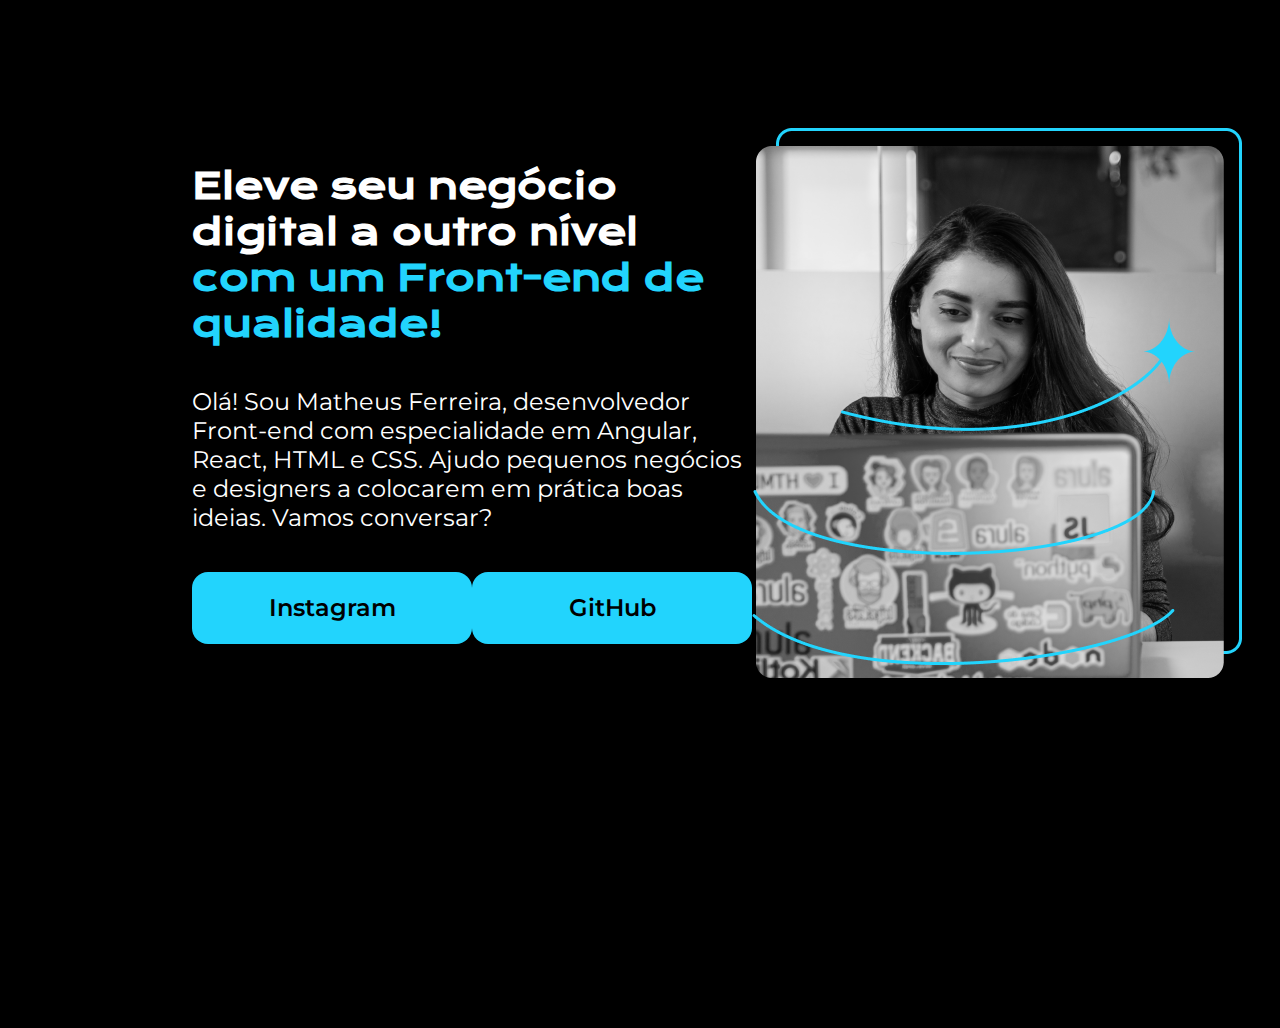
==== index.html @ 1df74697 "Portifolio alura" ====
<!DOCTYPE html>
<html lang="pt-BR">

<head>
    <link rel="stylesheet" href="style.CSS">
    <link rel="preconnect" href="https://fonts.googleapis.com">
    <link rel="preconnect" href="https://fonts.gstatic.com" crossorigin>
    <link href="https://fonts.googleapis.com/css2?family=Krona+One&family=Montserrat:wght@400;600&display=swap"
        rel="stylesheet">
    <meta charset="UTF-8">
    <meta http-equiv="X-UA-Compatible" content="IE=edge">
    <meta name="viewport" content="width=device-width, initial-scale=1.0">
    <title>Portfolio</title>
</head>

<body>

    <main class="apresentacao">
        <section class="apresentacao__conteudo">
            <h1 class="apresentacao__conteudo__titulo">Eleve seu negócio digital a outro nível <strong
                    class="titulo-destaque">com um Front-end de
                    qualidade!</strong></h1>
            <p class="apresentacao__conteudo__texto">Olá! Sou Matheus Ferreira, desenvolvedor Front-end com
                especialidade em Angular, React, HTML e CSS. Ajudo
                pequenos negócios e designers a colocarem em prática boas ideias. Vamos conversar?</p>
            <div class="apresentacao__links">
                <a class="apresentacao__links__link" href="https://www.instagram.com/matt___ft/">Instagram</a>
                <a class="apresentacao__links__link" href="https://github.com/mttwwws">GitHub</a>
            </div>
        </section>
        <img src="images/Imagem.png" alt="Minha de Matheus Ferreira">

    </main>

</body>

</html>
---- style.CSS ----
* {
    margin: 0;
    padding: 0;
}

body {
    height: 100vh;
    box-sizing: border-box;
    background-color: black;
    color: #ffffff;
}

.titulo-destaque {
    color: #22D4FD;
}

.apresentacao {
    margin: 10% 15%;
    display: flex;
    align-items: center;
    justify-content: space-between;
}

.apresentacao__conteudo {
    width: 615px;
    display: flex;
    flex-direction: column;
    gap: 40px;
}

.apresentacao__conteudo__titulo {
    font-size: 36px;
    font-family: 'Krona One', sans-serif;
}

.apresentacao__conteudo__texto {
    font-size: 24px;
    font-family: 'Montserrat', sans-serif;
}

.apresentacao__links {
    display: flex;
    justify-content: space-between;
}

.apresentacao__links__link {
    background-color: #22D4FD;
    width: 280px;
    text-align: center;
    border-radius: 16px;
    font-size: 24px;
    padding: 21.5px 0;
    text-decoration: none;
    color: black;
    font-family: 'Montserrat', sans-serif;
    font-weight: 600;
}
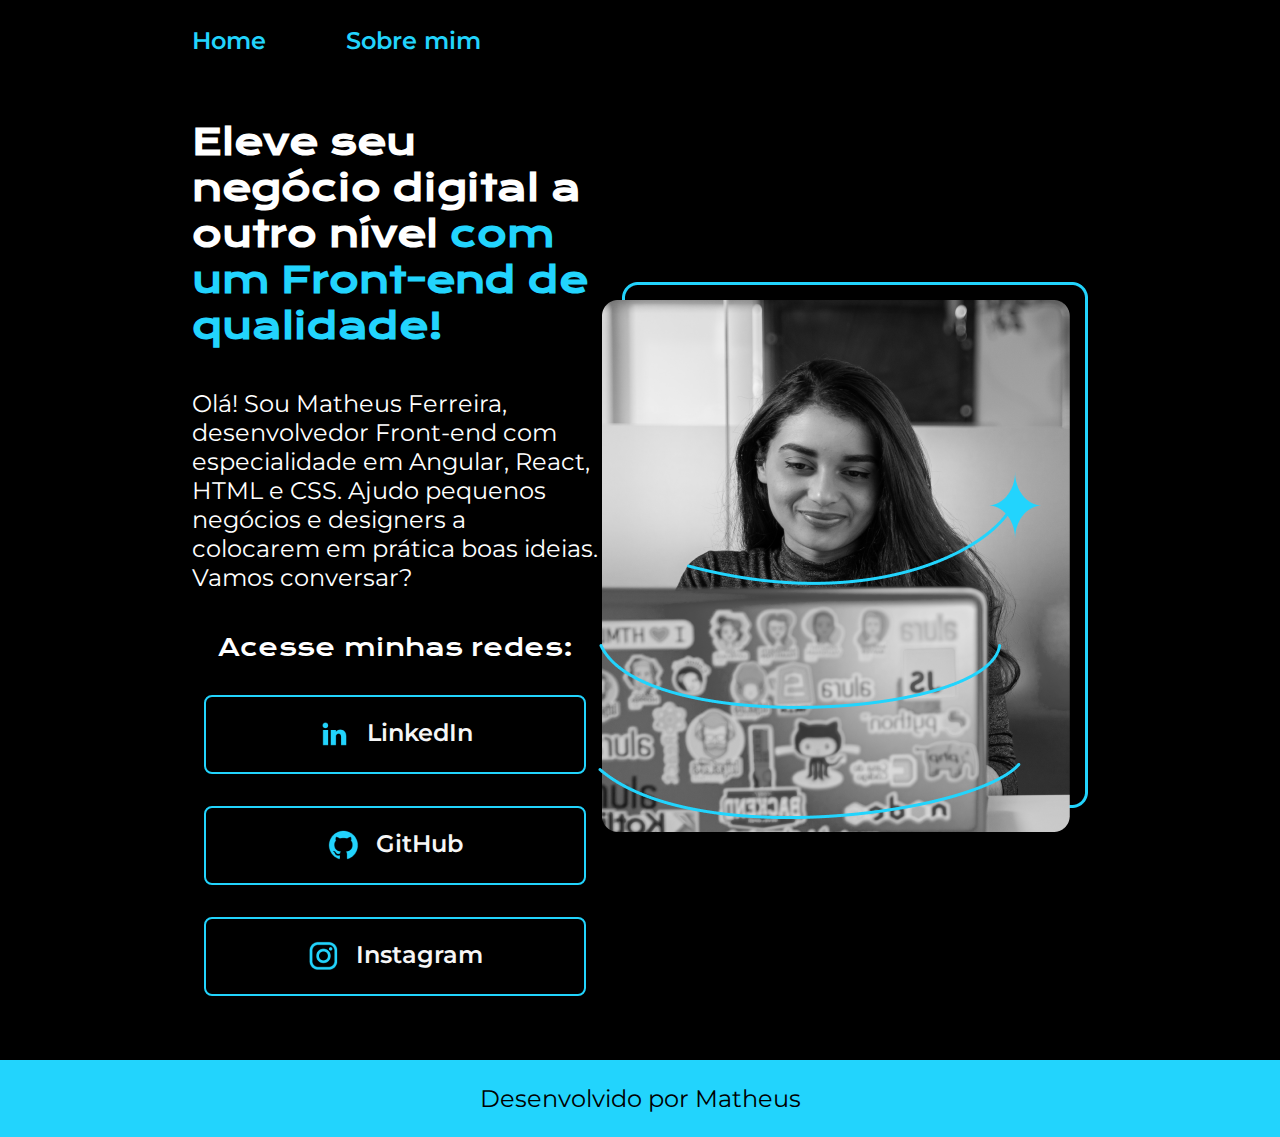
==== commit e0c966f9: "Etapa 3 concluida" ====
--- a/index.html
+++ b/index.html
@@ -2,7 +2,7 @@
 <html lang="pt-BR">
 
 <head>
-    <link rel="stylesheet" href="style.CSS">
+    <link rel="stylesheet" href="./styles/style.CSS">
     <link rel="preconnect" href="https://fonts.googleapis.com">
     <link rel="preconnect" href="https://fonts.gstatic.com" crossorigin>
     <link href="https://fonts.googleapis.com/css2?family=Krona+One&family=Montserrat:wght@400;600&display=swap"
@@ -14,7 +14,12 @@
 </head>
 
 <body>
-
+    <header class="cabecalho">
+        <nav class="cabecalho__menu">
+            <a class="cabecalho__menu__link" href="index.html">Home</a>
+            <a class="cabecalho__menu__link" href="about.html">Sobre mim</a>
+        </nav>
+    </header>
     <main class="apresentacao">
         <section class="apresentacao__conteudo">
             <h1 class="apresentacao__conteudo__titulo">Eleve seu negócio digital a outro nível <strong
@@ -24,14 +29,18 @@
                 especialidade em Angular, React, HTML e CSS. Ajudo
                 pequenos negócios e designers a colocarem em prática boas ideias. Vamos conversar?</p>
             <div class="apresentacao__links">
-                <a class="apresentacao__links__link" href="https://www.instagram.com/matt___ft/">Instagram</a>
-                <a class="apresentacao__links__link" href="https://github.com/mttwwws">GitHub</a>
+                <h2 class="apresentacao__links__subtitulo">Acesse minhas redes:</h2>
+                <a class="apresentacao__links__link" href="https://www.linkedin.com/in/matheus-ferreira-387787228/"> <img src="./assets/linkedin.png"> LinkedIn</a>
+                <a class="apresentacao__links__link" href="https://github.com/mttwwws"> <img src="./assets/github.png"> GitHub</a>
+                <a class="apresentacao__links__link" href="https://www.instagram.com/matt___ft/"> <img src="./assets/instagram.png"> Instagram</a>
             </div>
         </section>
-        <img src="images/Imagem.png" alt="Minha de Matheus Ferreira">
+        <img src="./assets/Imagem.png" alt="Minha de Matheus Ferreira">
 
     </main>
-
+    <footer class="rodape">
+        <p>Desenvolvido por Matheus</p>
+    </footer>
 </body>
 
 </html>--- a/styles/style.CSS
+++ b/styles/style.CSS
@@ -0,0 +1,115 @@
+:root {
+    --cor-primaria: black;
+    --cor-secundaria: #ffff;
+    --cor-terciaria: #22D4FD;
+    --cor-hover: #272727;
+
+    --fonte-primaria: 'Krona One', sans-serif;
+    --fonte-secundaria: 'Montserrat', sans-serif;
+}
+
+* {
+    margin: 0;
+    padding: 0;
+}
+
+body {
+    /* height: 100vh; */
+    box-sizing: border-box;
+    background-color: var(--cor-primaria);
+    color: var(--cor-secundaria);
+}
+
+.cabecalho {
+    padding: 2% 0% 0% 15%;
+}
+
+.cabecalho__menu {
+    display: flex;
+    gap: 80px;
+}
+
+.cabecalho__menu__link {
+    font-family: var(--fonte-secundaria);
+    font-size: 24px;
+    font-weight: 600;
+    color: var(--cor-terciaria);
+    text-decoration: none;
+}
+
+.cabecalho__menu__link:hover {
+    text-decoration: underline;
+}
+
+.apresentacao {
+    padding: 5% 15%;
+    display: flex;
+    align-items: center;
+    justify-content: space-between;
+}
+
+.apresentacao__conteudo {
+    width: 615px;
+    display: flex;
+    flex-direction: column;
+    gap: 40px;
+}
+
+.apresentacao__conteudo__titulo {
+    font-size: 36px;
+    font-family: var(--fonte-primaria);
+}
+
+.titulo-destaque {
+    color: var(--cor-terciaria);
+}
+
+.apresentacao__conteudo__texto {
+    font-size: 24px;
+    font-family: var(--fonte-secundaria);
+}
+
+.apresentacao__links {
+    display: flex;
+    flex-direction: column;
+    justify-content: space-between;
+    align-items: center;
+    gap: 32px;
+}
+
+.apresentacao__links__subtitulo {
+    font-family: var(--fonte-primaria);
+    font-weight: 400;
+    font-size: 24px;
+}
+
+.apresentacao__links__link {
+    /* background-color: var(--cor-terciaria); */
+    display: flex;
+    justify-content: center;
+    width: 378px;
+    text-align: center;
+    gap: 16px;
+    border-radius: 8px;
+    border: 2px solid var(--cor-terciaria);
+    font-size: 24px;
+    padding: 21.5px 0;
+    text-decoration: none;
+    color: #f6f6f6;
+    font-family: var(--fonte-secundaria);
+    font-weight: 600;
+}
+
+.apresentacao__links__link:hover {
+    background-color: var(--cor-hover);
+}
+
+.rodape {
+    background-color: var(--cor-terciaria);
+    color: var(--cor-primaria);
+    padding: 24px;
+    text-align: center;
+    font-family: var(--fonte-secundaria);
+    font-size: 24px;
+    font-weight: 400;
+}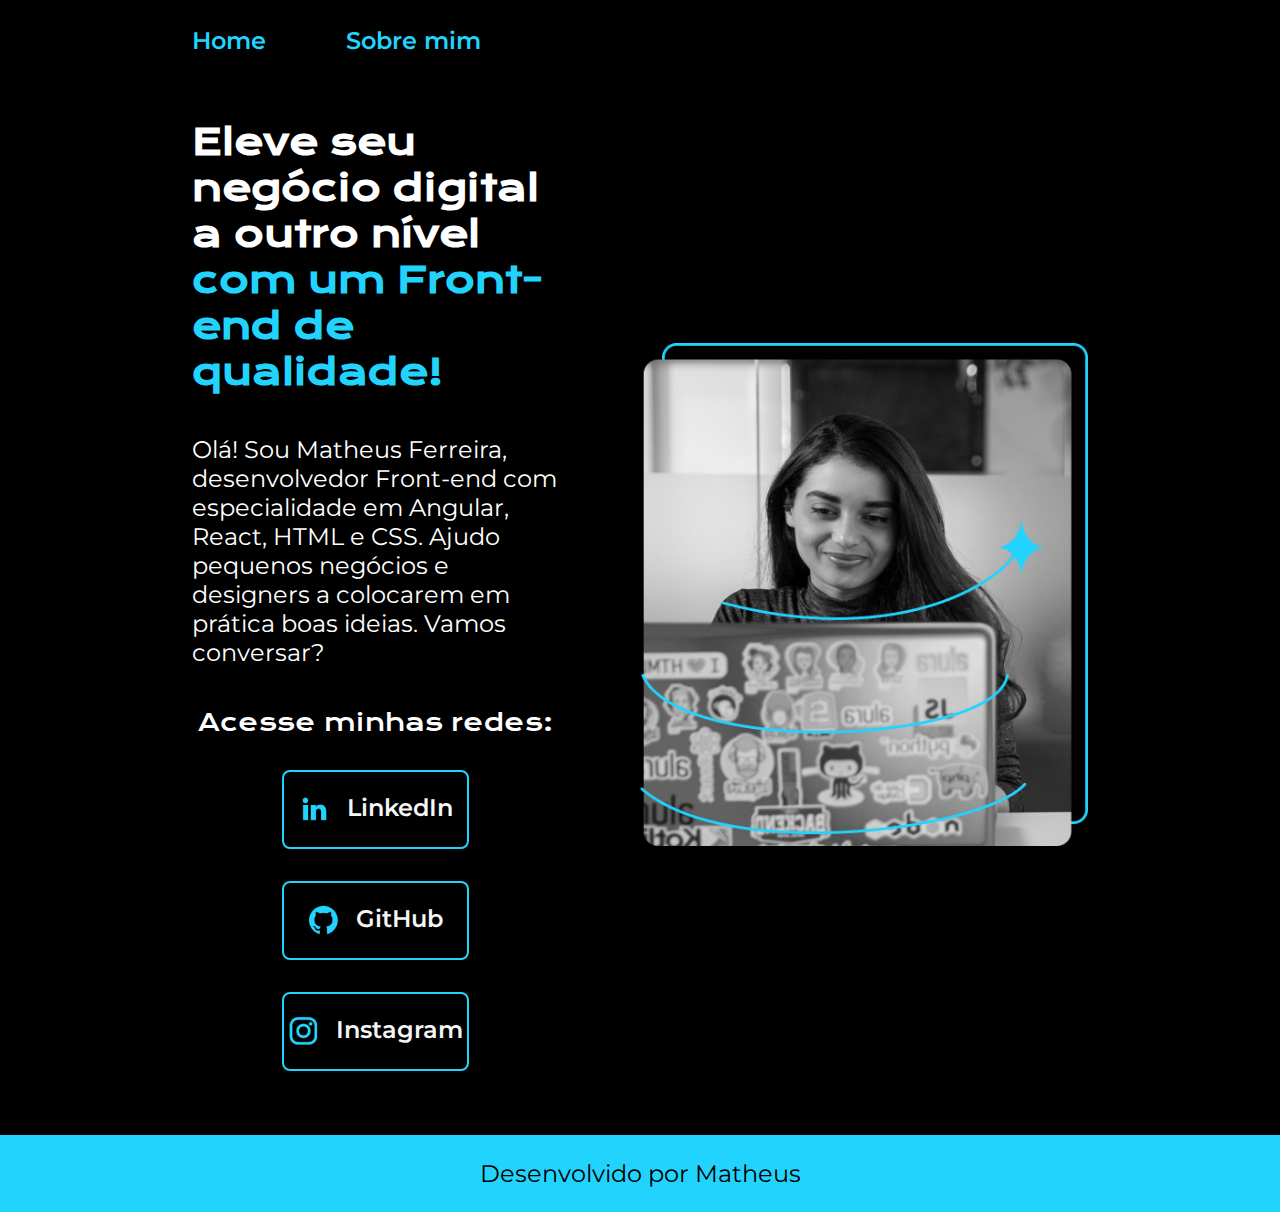
==== commit 92e47467: "responsividade" ====
--- a/index.html
+++ b/index.html
@@ -30,12 +30,12 @@
                 pequenos negócios e designers a colocarem em prática boas ideias. Vamos conversar?</p>
             <div class="apresentacao__links">
                 <h2 class="apresentacao__links__subtitulo">Acesse minhas redes:</h2>
-                <a class="apresentacao__links__link" href="https://www.linkedin.com/in/matheus-ferreira-387787228/"> <img src="./assets/linkedin.png"> LinkedIn</a>
-                <a class="apresentacao__links__link" href="https://github.com/mttwwws"> <img src="./assets/github.png"> GitHub</a>
-                <a class="apresentacao__links__link" href="https://www.instagram.com/matt___ft/"> <img src="./assets/instagram.png"> Instagram</a>
+                <a class="apresentacao__links__navegacao" href="https://www.linkedin.com/in/matheus-ferreira-387787228/"> <img src="./assets/linkedin.png"> LinkedIn</a>
+                <a class="apresentacao__links__navegacao" href="https://github.com/mttwwws"> <img src="./assets/github.png"> GitHub</a>
+                <a class="apresentacao__links__navegacao" href="https://www.instagram.com/matt___ft/"> <img src="./assets/instagram.png"> Instagram</a>
             </div>
         </section>
-        <img src="./assets/Imagem.png" alt="Minha de Matheus Ferreira">
+        <img class="apresentacao__imagem" src="./assets/Imagem.png" alt="Minha de Matheus Ferreira">
 
     </main>
     <footer class="rodape">
--- a/styles/style.CSS
+++ b/styles/style.CSS
@@ -31,7 +31,7 @@
 
 .cabecalho__menu__link {
     font-family: var(--fonte-secundaria);
-    font-size: 24px;
+    font-size: 1.5rem;
     font-weight: 600;
     color: var(--cor-terciaria);
     text-decoration: none;
@@ -46,17 +46,18 @@
     display: flex;
     align-items: center;
     justify-content: space-between;
+    gap: 82px;
 }
 
 .apresentacao__conteudo {
-    width: 615px;
+    width: 50%;
     display: flex;
     flex-direction: column;
     gap: 40px;
 }
 
 .apresentacao__conteudo__titulo {
-    font-size: 36px;
+    font-size: 2.25rem;
     font-family: var(--fonte-primaria);
 }
 
@@ -65,7 +66,7 @@
 }
 
 .apresentacao__conteudo__texto {
-    font-size: 24px;
+    font-size: 1.5rem;
     font-family: var(--fonte-secundaria);
 }
 
@@ -80,19 +81,19 @@
 .apresentacao__links__subtitulo {
     font-family: var(--fonte-primaria);
     font-weight: 400;
-    font-size: 24px;
+    font-size: 1.5rem;
 }
 
-.apresentacao__links__link {
+.apresentacao__links__navegacao {
     /* background-color: var(--cor-terciaria); */
     display: flex;
     justify-content: center;
-    width: 378px;
+    width: 50%;
     text-align: center;
     gap: 16px;
     border-radius: 8px;
     border: 2px solid var(--cor-terciaria);
-    font-size: 24px;
+    font-size: 1.5rem;
     padding: 21.5px 0;
     text-decoration: none;
     color: #f6f6f6;
@@ -104,12 +105,35 @@
     background-color: var(--cor-hover);
 }
 
+.apresentacao__imagem {
+    width: 50%;
+}
+
 .rodape {
     background-color: var(--cor-terciaria);
     color: var(--cor-primaria);
     padding: 24px;
     text-align: center;
     font-family: var(--fonte-secundaria);
-    font-size: 24px;
+    font-size: 1.5rem;
     font-weight: 400;
+}
+
+@media (max-width: 1200px) {
+    .cabecalho {
+        padding: 10%;
+    }
+
+    .cabecalho__menu {
+        justify-content: center;
+    }
+
+    .apresentacao {
+        padding: 5%;
+        flex-direction: column-reverse;
+    }
+
+    .apresentacao__conteudo {
+        width: auto;
+    }
 }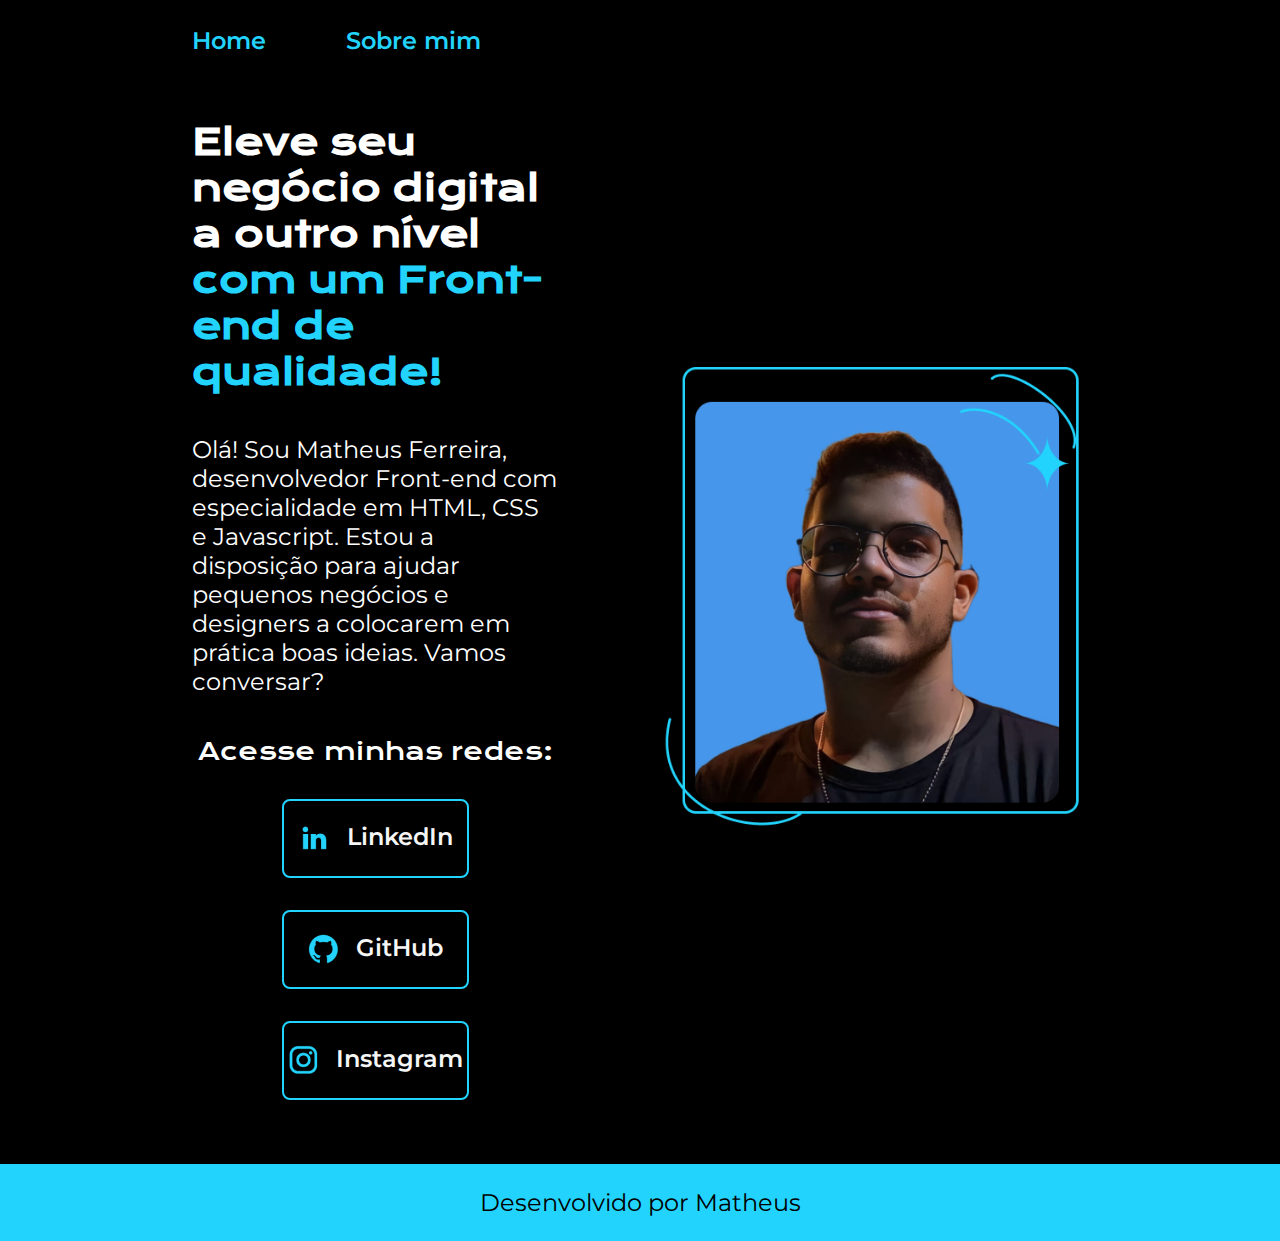
==== commit d2601701: "alterações de imagem" ====
--- a/index.html
+++ b/index.html
@@ -26,7 +26,7 @@
                     class="titulo-destaque">com um Front-end de
                     qualidade!</strong></h1>
             <p class="apresentacao__conteudo__texto">Olá! Sou Matheus Ferreira, desenvolvedor Front-end com
-                especialidade em Angular, React, HTML e CSS. Ajudo
+                especialidade em HTML, CSS e Javascript. Estou a disposição para ajudar
                 pequenos negócios e designers a colocarem em prática boas ideias. Vamos conversar?</p>
             <div class="apresentacao__links">
                 <h2 class="apresentacao__links__subtitulo">Acesse minhas redes:</h2>
@@ -35,7 +35,7 @@
                 <a class="apresentacao__links__navegacao" href="https://www.instagram.com/matt___ft/"> <img src="./assets/instagram.png"> Instagram</a>
             </div>
         </section>
-        <img class="apresentacao__imagem" src="./assets/Imagem.png" alt="Minha de Matheus Ferreira">
+        <img class="apresentacao__imagem" src="./assets/Imagemm.png" alt="Minha de Matheus Ferreira">
 
     </main>
     <footer class="rodape">
--- a/styles/style.CSS
+++ b/styles/style.CSS
@@ -82,6 +82,7 @@
     font-family: var(--fonte-primaria);
     font-weight: 400;
     font-size: 1.5rem;
+    color: (var(--cor-terciaria));
 }
 
 .apresentacao__links__navegacao {
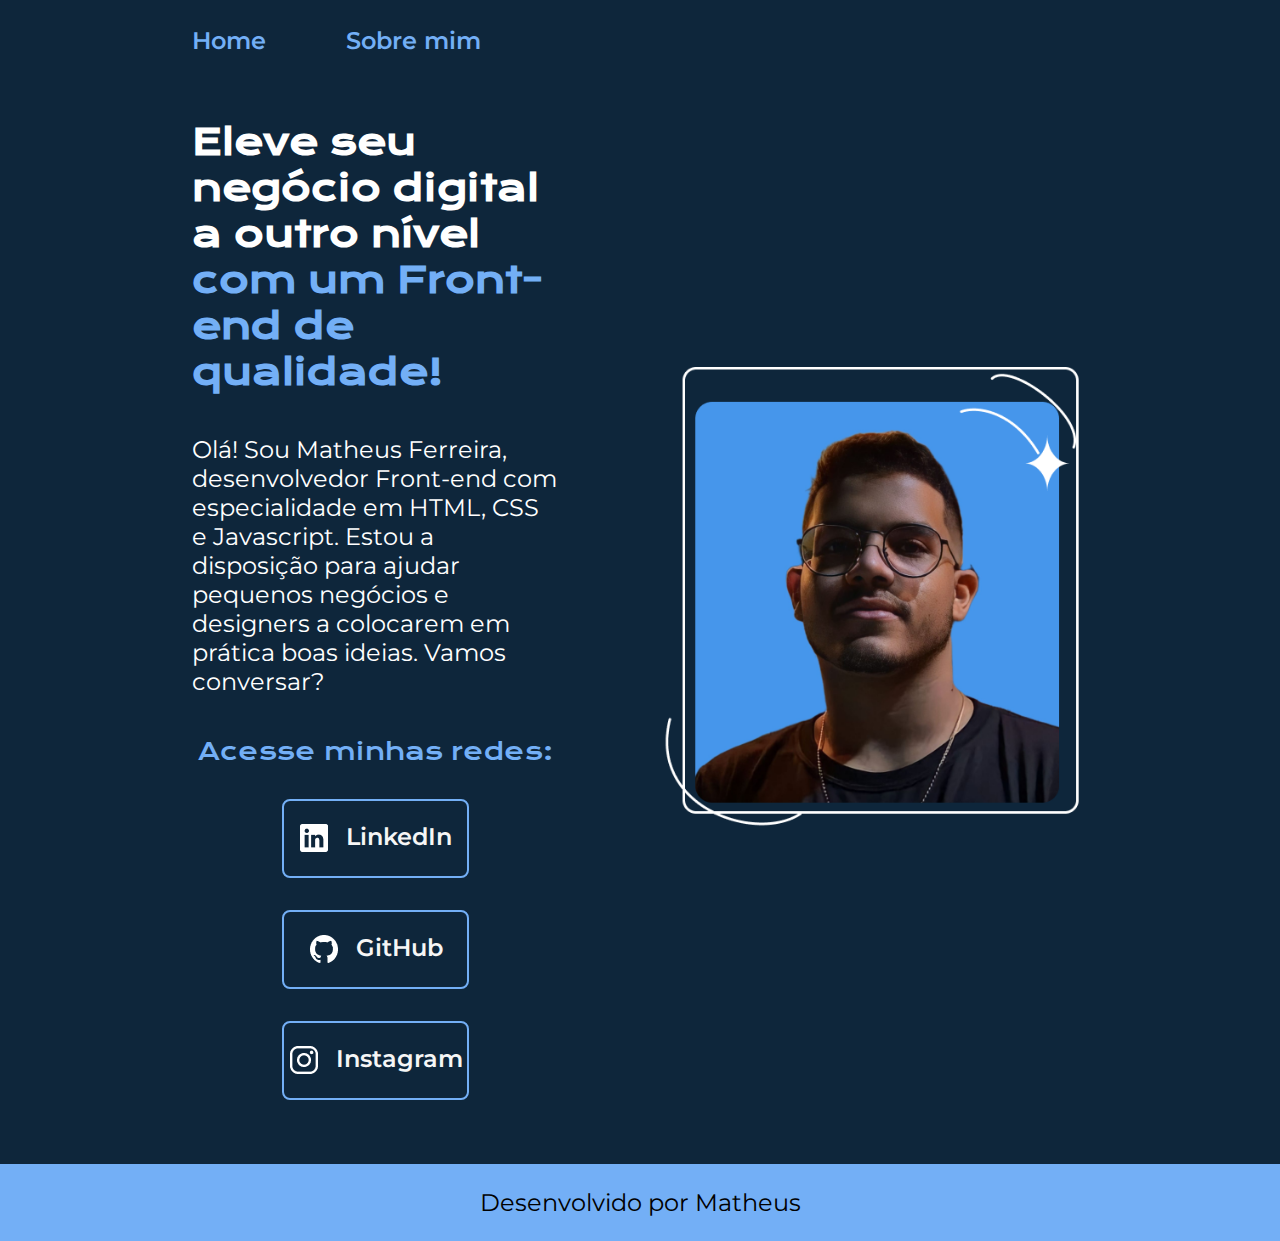
==== commit bbef36d0: "commit correcao" ====
--- a/index.html
+++ b/index.html
@@ -23,15 +23,14 @@
     <main class="apresentacao">
         <section class="apresentacao__conteudo">
             <h1 class="apresentacao__conteudo__titulo">Eleve seu negócio digital a outro nível <strong
-                    class="titulo-destaque">com um Front-end de
-                    qualidade!</strong></h1>
+                    class="titulo-destaque">com um Front-end de qualidade!</strong></h1>
             <p class="apresentacao__conteudo__texto">Olá! Sou Matheus Ferreira, desenvolvedor Front-end com
                 especialidade em HTML, CSS e Javascript. Estou a disposição para ajudar
                 pequenos negócios e designers a colocarem em prática boas ideias. Vamos conversar?</p>
             <div class="apresentacao__links">
                 <h2 class="apresentacao__links__subtitulo">Acesse minhas redes:</h2>
                 <a class="apresentacao__links__navegacao" href="https://www.linkedin.com/in/matheus-ferreira-387787228/"> <img src="./assets/linkedin.png"> LinkedIn</a>
-                <a class="apresentacao__links__navegacao" href="https://github.com/mttwwws"> <img src="./assets/github.png"> GitHub</a>
+                <a class="apresentacao__links__navegacao" href="https://github.com/mttwwws"> <img class="git" src="./assets/github.png">GitHub</a>
                 <a class="apresentacao__links__navegacao" href="https://www.instagram.com/matt___ft/"> <img src="./assets/instagram.png"> Instagram</a>
             </div>
         </section>
--- a/styles/style.CSS
+++ b/styles/style.CSS
@@ -1,8 +1,9 @@
 :root {
     --cor-primaria: black;
     --cor-secundaria: #ffff;
-    --cor-terciaria: #22D4FD;
+    --cor-terciaria: #73AFF6;
     --cor-hover: #272727;
+    --cor-fundo: #0e263b;
 
     --fonte-primaria: 'Krona One', sans-serif;
     --fonte-secundaria: 'Montserrat', sans-serif;
@@ -16,7 +17,7 @@
 body {
     /* height: 100vh; */
     box-sizing: border-box;
-    background-color: var(--cor-primaria);
+    background-color: var(--cor-fundo);
     color: var(--cor-secundaria);
 }
 
@@ -82,7 +83,7 @@
     font-family: var(--fonte-primaria);
     font-weight: 400;
     font-size: 1.5rem;
-    color: (var(--cor-terciaria));
+    color: var(--cor-terciaria);
 }
 
 .apresentacao__links__navegacao {
@@ -100,6 +101,16 @@
     color: #f6f6f6;
     font-family: var(--fonte-secundaria);
     font-weight: 600;
+}
+
+/* .git {
+    padding-right: 15px;
+    gap: 15px;
+} */
+
+.apresentacao__links__navegacao:hover {
+    color: var(--cor-terciaria);
+    background-color: #272727;
 }
 
 .apresentacao__links__link:hover {
